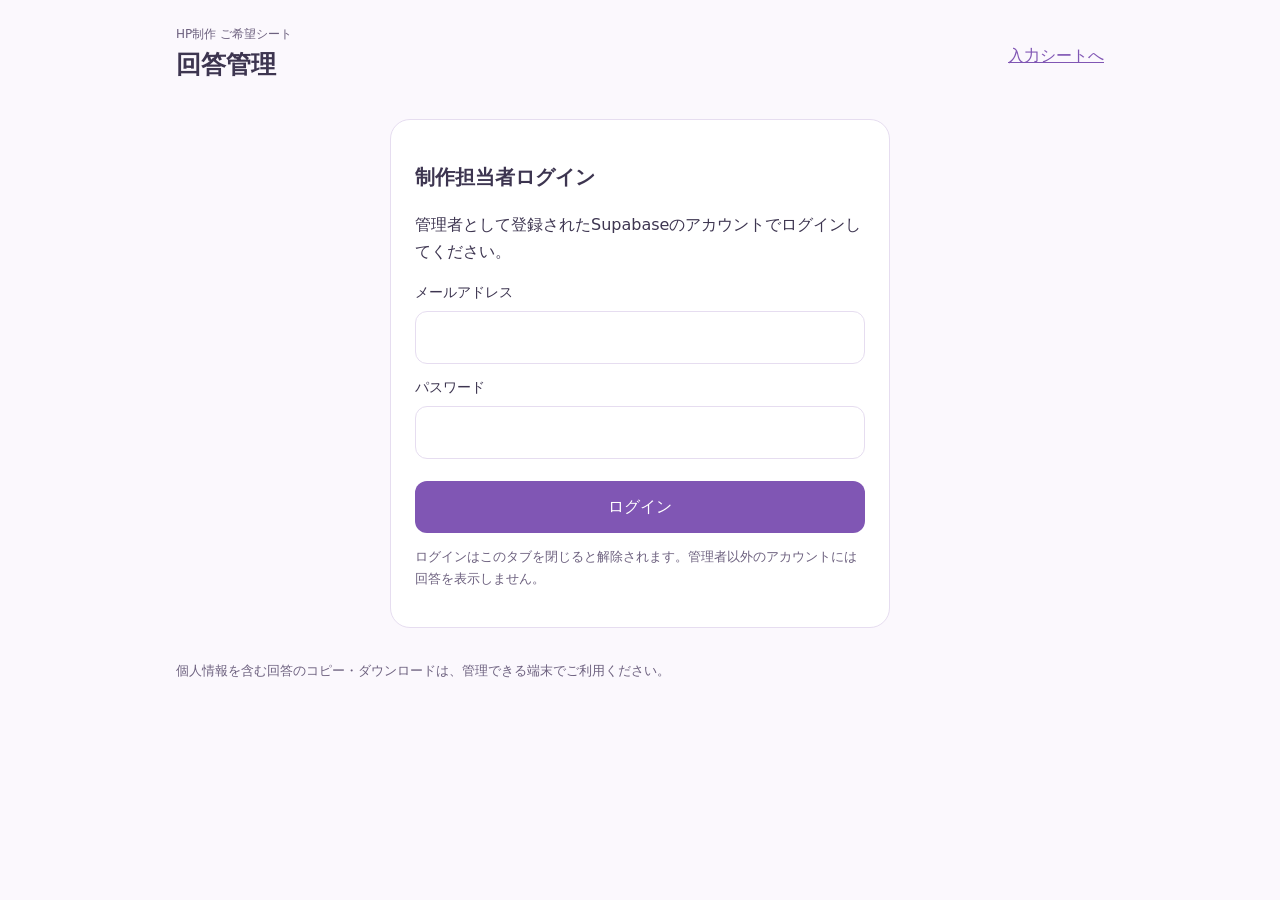
==== admin.html @ 6def9f21 "Complete request form, authenticated admin, secure submission and PWA" ====
<!doctype html><html lang="ja"><head><meta charset="utf-8"><meta name="viewport" content="width=device-width,initial-scale=1,viewport-fit=cover"><meta name="robots" content="noindex,nofollow"><meta name="theme-color" content="#8056b4"><title>回答管理｜HP制作 ご希望シート</title><link rel="icon" href="icon-192.png"><link rel="stylesheet" href="admin.css"></head><body><main><header><div><p class="eyebrow">HP制作 ご希望シート</p><h1>回答管理</h1></div><a href="./">入力シートへ</a></header><p id="notice" role="status" aria-live="polite"></p><section id="loginPanel" class="card"><h2>制作担当者ログイン</h2><p>管理者として登録されたSupabaseのアカウントでログインしてください。</p><form id="login"><label for="email">メールアドレス</label><input id="email" type="email" required autocomplete="username"><label for="password">パスワード</label><input id="password" type="password" required autocomplete="current-password"><button class="primary" id="loginButton">ログイン</button></form><p class="hint">ログインはこのタブを閉じると解除されます。管理者以外のアカウントには回答を表示しません。</p></section><section id="dashboard" hidden><div class="toolbar"><button id="reload">更新</button><button id="logout">ログアウト</button></div><div class="filters"><label>対応状況<select id="filter"><option value="">すべて</option></select></label><label>読み込んだ回答から検索<input id="search" type="search" placeholder="活動名・連絡先"></label></div><p id="count" class="hint"></p><div id="list"></div><button id="more" hidden>さらに50件読み込む</button><div id="detail" class="card" hidden tabindex="-1"></div></section><footer>個人情報を含む回答のコピー・ダウンロードは、管理できる端末でご利用ください。</footer></main><script src="config.js"></script><script src="admin.js"></script></body></html>
---- admin.css ----
:root{--bg:#fbf8fd;--card:#fff;--ink:#3d3550;--sub:#6d617f;--accent:#8056b4;--line:#e6ddf0}*{box-sizing:border-box}body{margin:0;background:var(--bg);color:var(--ink);font-family:system-ui,sans-serif;line-height:1.7}main{max-width:960px;margin:auto;padding:24px 16px max(32px,env(safe-area-inset-bottom))}header{display:flex;justify-content:space-between;align-items:center;gap:12px}h1{font-size:25px;margin:0}h2{font-size:20px}.eyebrow{font-size:12px;color:var(--sub);margin:0}.card{background:white;border:1px solid var(--line);border-radius:20px;padding:24px;margin:20px 0}#loginPanel{max-width:500px;margin:32px auto}label{display:block;font-size:14px;margin:12px 0 6px}input,select,button{font:inherit;font-size:16px;padding:12px;border:1px solid var(--line);border-radius:12px;min-height:46px;background:white;color:var(--ink)}input,select{width:100%}button{cursor:pointer}.primary{background:var(--accent);color:#fff;border:0}#loginButton{width:100%;margin-top:22px}a{color:var(--accent)}.hint,footer{font-size:13px;color:var(--sub)}.toolbar,.actions{display:flex;gap:8px;flex-wrap:wrap}.filters{display:grid;grid-template-columns:1fr 2fr;gap:12px}.answer{width:100%;text-align:left;margin:8px 0;background:white;border:1px solid var(--line);display:block;overflow-wrap:anywhere}.answer b{font-size:18px}.answer small{display:block;color:var(--sub)}.badge{display:inline-block;border-radius:999px;background:#eee3fb;padding:2px 10px;font-size:12px}.answer .badge{float:right}dl{margin:20px 0}dt{font-size:13px;color:var(--sub);margin-top:16px}dd{margin:0;white-space:pre-wrap;overflow-wrap:anywhere}#notice{white-space:pre-wrap;overflow-wrap:anywhere;color:#ad264a}button:disabled{opacity:.6;cursor:wait}:focus-visible{outline:3px solid #534578;outline-offset:2px}[hidden]{display:none!important}@media(max-width:480px){.filters{grid-template-columns:1fr}.card{padding:18px}.answer .badge{float:none;display:block;width:max-content}.actions>*{flex:1}}
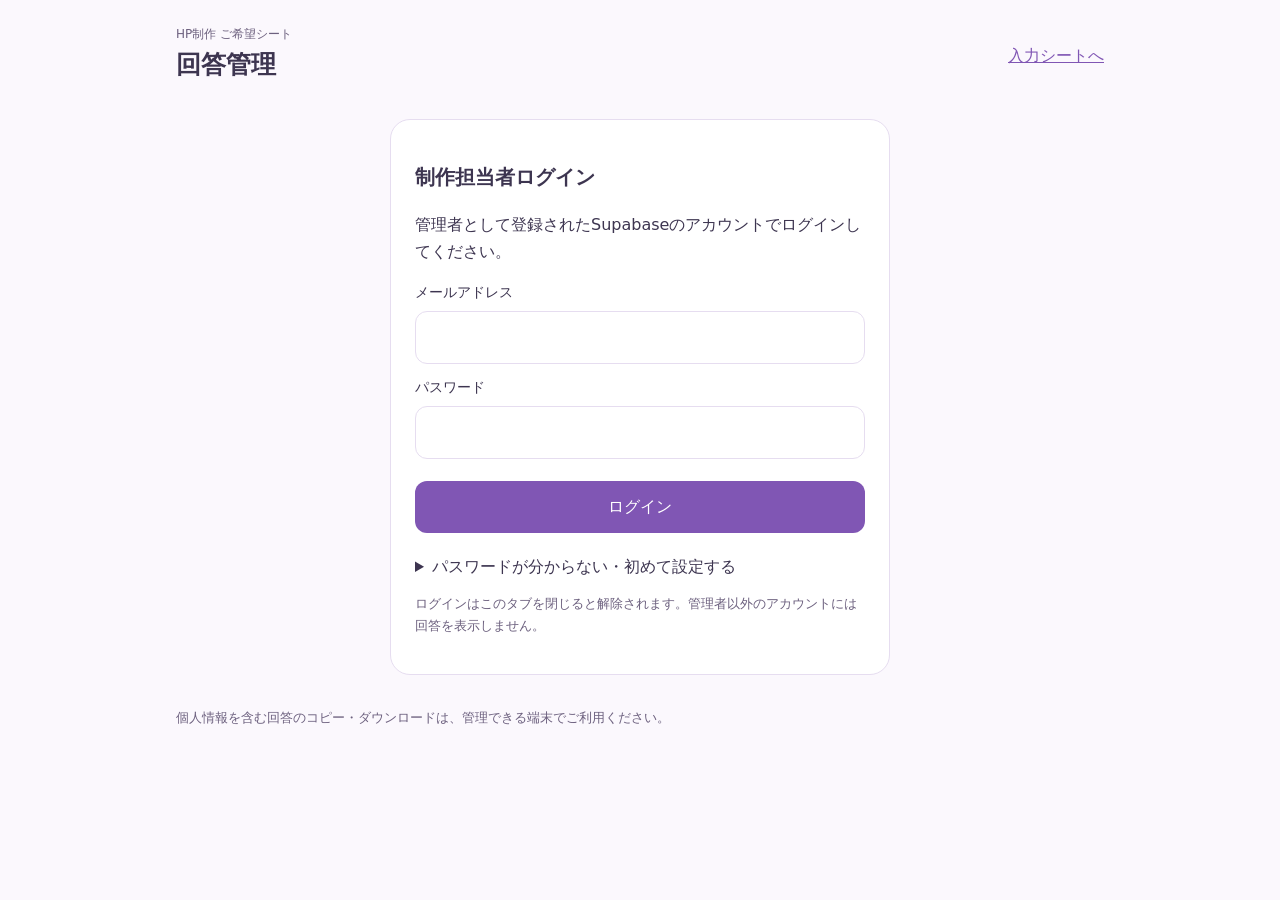
==== commit d3b27470: "Sync production Netlify app and password recovery Publish homepage-request-sheet with authenticated " ====
--- a/admin.html
+++ b/admin.html
@@ -1 +1 @@
-<!doctype html><html lang="ja"><head><meta charset="utf-8"><meta name="viewport" content="width=device-width,initial-scale=1,viewport-fit=cover"><meta name="robots" content="noindex,nofollow"><meta name="theme-color" content="#8056b4"><title>回答管理｜HP制作 ご希望シート</title><link rel="icon" href="icon-192.png"><link rel="stylesheet" href="admin.css"></head><body><main><header><div><p class="eyebrow">HP制作 ご希望シート</p><h1>回答管理</h1></div><a href="./">入力シートへ</a></header><p id="notice" role="status" aria-live="polite"></p><section id="loginPanel" class="card"><h2>制作担当者ログイン</h2><p>管理者として登録されたSupabaseのアカウントでログインしてください。</p><form id="login"><label for="email">メールアドレス</label><input id="email" type="email" required autocomplete="username"><label for="password">パスワード</label><input id="password" type="password" required autocomplete="current-password"><button class="primary" id="loginButton">ログイン</button></form><p class="hint">ログインはこのタブを閉じると解除されます。管理者以外のアカウントには回答を表示しません。</p></section><section id="dashboard" hidden><div class="toolbar"><button id="reload">更新</button><button id="logout">ログアウト</button></div><div class="filters"><label>対応状況<select id="filter"><option value="">すべて</option></select></label><label>読み込んだ回答から検索<input id="search" type="search" placeholder="活動名・連絡先"></label></div><p id="count" class="hint"></p><div id="list"></div><button id="more" hidden>さらに50件読み込む</button><div id="detail" class="card" hidden tabindex="-1"></div></section><footer>個人情報を含む回答のコピー・ダウンロードは、管理できる端末でご利用ください。</footer></main><script src="config.js"></script><script src="admin.js"></script></body></html>
+<!doctype html><html lang="ja"><head><meta charset="utf-8"><meta name="viewport" content="width=device-width,initial-scale=1,viewport-fit=cover"><meta name="robots" content="noindex,nofollow"><meta name="theme-color" content="#8056b4"><title>回答管理｜HP制作 ご希望シート</title><link rel="icon" href="icon-192.png"><link rel="stylesheet" href="admin.css"></head><body><main><header><div><p class="eyebrow">HP制作 ご希望シート</p><h1>回答管理</h1></div><a href="./">入力シートへ</a></header><p id="notice" role="status" aria-live="polite"></p><section id="loginPanel" class="card"><h2>制作担当者ログイン</h2><p>管理者として登録されたSupabaseのアカウントでログインしてください。</p><form id="login"><label for="email">メールアドレス</label><input id="email" type="email" required autocomplete="username"><label for="password">パスワード</label><input id="password" type="password" required autocomplete="current-password"><button class="primary" id="loginButton">ログイン</button></form><details style="margin-top:20px"><summary>パスワードが分からない・初めて設定する</summary><form id="recover"><label for="recoveryEmail">管理者のメールアドレス</label><input id="recoveryEmail" type="email" required autocomplete="email"><button type="submit" id="recoverButton" style="margin-top:12px">再設定メールを送る</button></form><p class="hint">届いたメールのリンクから、新しいパスワードを設定してください。</p></details><p class="hint">ログインはこのタブを閉じると解除されます。管理者以外のアカウントには回答を表示しません。</p></section><section id="dashboard" hidden><div class="toolbar"><button id="reload">更新</button><button id="logout">ログアウト</button></div><div class="filters"><label>対応状況<select id="filter"><option value="">すべて</option></select></label><label>読み込んだ回答から検索<input id="search" type="search" placeholder="活動名・連絡先"></label></div><p id="count" class="hint"></p><div id="list"></div><button id="more" hidden>さらに50件読み込む</button><div id="detail" class="card" hidden tabindex="-1"></div></section><footer>個人情報を含む回答のコピー・ダウンロードは、管理できる端末でご利用ください。</footer></main><script src="config.js"></script><script src="admin.js?v=1.4.2"></script></body></html>
